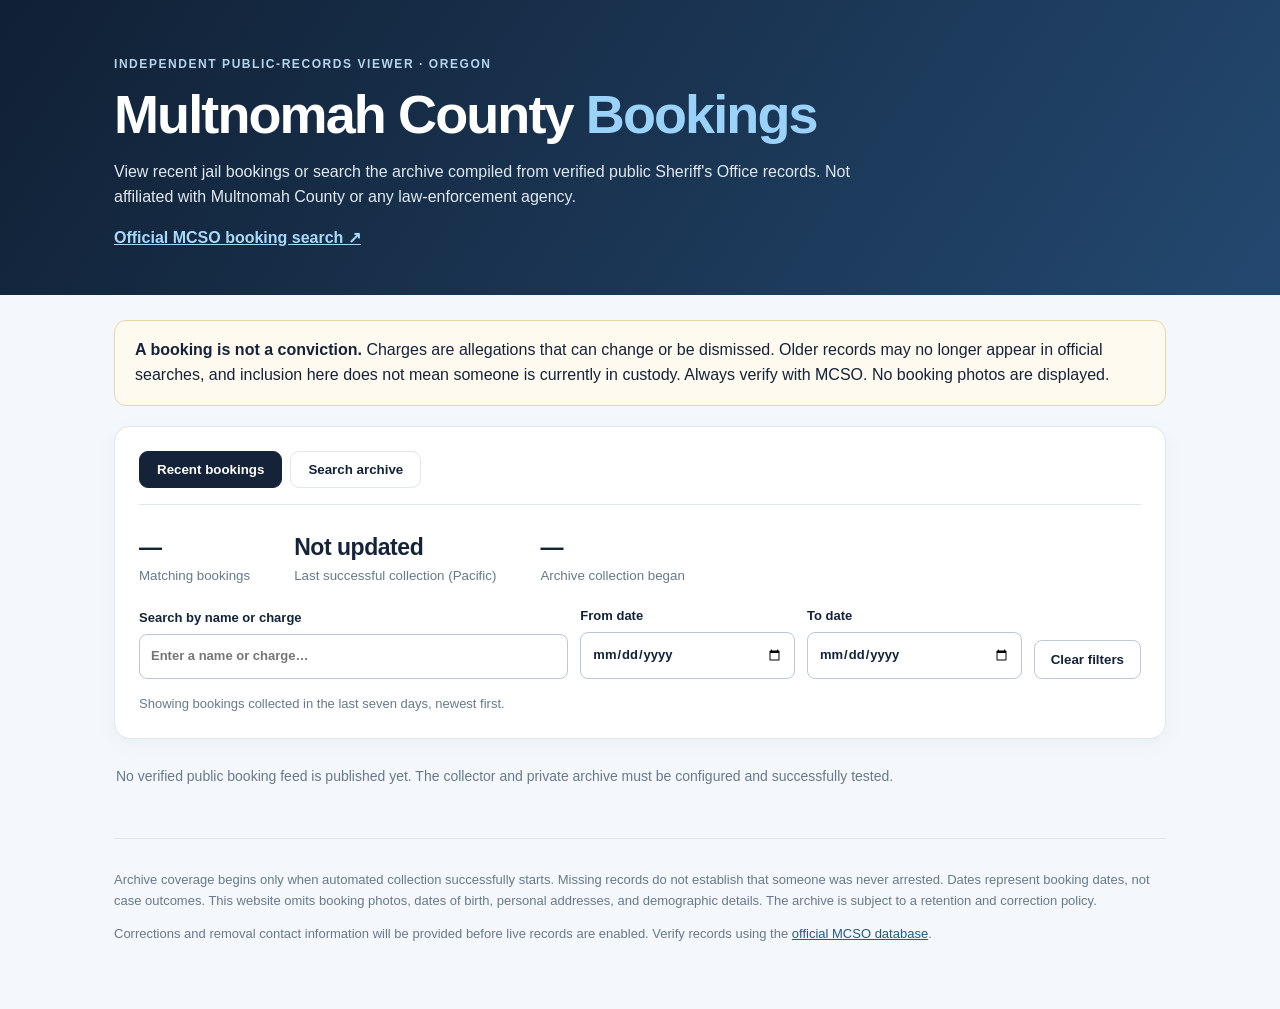
==== site/index.html @ 54cc7d9b "Initial commit" ====
<!DOCTYPE html>
<html lang="en">
<head>
  <meta charset="utf-8">
  <meta name="viewport" content="width=device-width,initial-scale=1">
  <meta name="robots" content="noindex,nofollow,noarchive">
  <meta name="description" content="Unofficial Multnomah County booking-record search. Booking is not a conviction; verify records with the Sheriff's Office.">
  <title>Multnomah County Bookings — Recent &amp; Archive</title>
  <link rel="stylesheet" href="./style.css">
  <script src="./app.js" defer></script>
</head>
<body>
  <header class="masthead"><div class="shell">
    <div class="eyebrow">INDEPENDENT PUBLIC-RECORDS VIEWER · OREGON</div>
    <h1>Multnomah County <span>Bookings</span></h1>
    <p>View recent jail bookings or search the archive compiled from verified public Sheriff's Office records. Not affiliated with Multnomah County or any law-enforcement agency.</p>
    <div class="source"><a href="https://apps.mcso.us/PAID" target="_blank" rel="noopener noreferrer">Official MCSO booking search ↗</a></div>
  </div></header>
  <main class="shell">
    <section class="notice" aria-label="Important information"><strong>A booking is not a conviction.</strong> Charges are allegations that can change or be dismissed. Older records may no longer appear in official searches, and inclusion here does not mean someone is currently in custody. Always verify with MCSO. No booking photos are displayed.</section>

    <section class="toolbar" aria-label="Booking search">
      <div class="tabs" role="group" aria-label="Select record view">
        <button id="recent-tab" class="tab active" type="button" aria-pressed="true">Recent bookings</button>
        <button id="archive-tab" class="tab" type="button" aria-pressed="false">Search archive</button>
      </div>
      <div class="stats">
        <div class="stat"><span id="count">—</span><small id="count-label">Matching bookings</small></div>
        <div class="stat"><span id="updated">Not updated</span><small>Last successful collection (Pacific)</small></div>
        <div class="stat"><span id="coverage">—</span><small>Archive collection began</small></div>
      </div>
      <div class="inputs">
        <label class="search-field">Search by name or charge<input id="query" type="search" placeholder="Enter a name or charge…" autocomplete="off"></label>
        <label class="date-field">From date<input id="start-day" type="date"></label>
        <label class="date-field">To date<input id="end-day" type="date"></label>
        <button id="clear" type="button">Clear filters</button>
      </div>
      <p id="mode-hint" class="mode-hint">Showing bookings collected in the last seven days, newest first.</p>
    </section>
    <div id="status" class="status" role="status" aria-live="polite">Loading verified records…</div>
    <div id="results" class="results"></div>
    <nav id="pager" class="pager" aria-label="Result pages" hidden>
      <button type="button" id="prev">Previous</button>
      <span id="page-indicator">Page 1</span>
      <button type="button" id="next">Next</button>
    </nav>
    <footer>
      <p>Archive coverage begins only when automated collection successfully starts. Missing records do not establish that someone was never arrested. Dates represent booking dates, not case outcomes. This website omits booking photos, dates of birth, personal addresses, and demographic details. The archive is subject to a retention and correction policy.</p>
      <p>Corrections and removal contact information will be provided before live records are enabled. Verify records using the <a href="https://apps.mcso.us/PAID" target="_blank" rel="noopener noreferrer">official MCSO database</a>.</p>
    </footer>
  </main>
</body>
</html>
---- site/style.css ----
:root{color-scheme:light;--dark:#142337;--blue:#2d6596;--muted:#68798b;--line:#dfe7ef;--bg:#f4f7fb}*{box-sizing:border-box}body{margin:0;font:16px/1.55 -apple-system,BlinkMacSystemFont,"Segoe UI",Arial,sans-serif;background:var(--bg);color:var(--dark)}.shell{max-width:1100px;margin:auto;padding:0 24px}.masthead{background:linear-gradient(125deg,#102034,#23486f);color:#fff;padding:55px 0 45px}.eyebrow{font-size:12px;letter-spacing:.13em;font-weight:700;color:#b6d4ee}.masthead h1{font-size:clamp(33px,5vw,54px);margin:10px 0;line-height:1.12;letter-spacing:-.035em}.masthead h1 span{color:#9bd2fa}.masthead p{max-width:750px;color:#e0e9f1}.source a{color:#a9d9fa;font-weight:650}.notice{padding:17px 20px;border:1px solid #e6d6ad;background:#fffaf0;border-radius:12px;margin-top:25px}.toolbar{background:#fff;margin:20px 0 16px;padding:24px;border:1px solid var(--line);border-radius:16px;box-shadow:0 6px 25px #17304f0a}.tabs{display:flex;gap:8px;margin-bottom:25px;border-bottom:1px solid var(--line);padding-bottom:16px}.tab{border:1px solid var(--line);background:#fff;color:var(--dark);border-radius:9px;padding:10px 17px;font-weight:700;cursor:pointer}.tab.active{background:var(--dark);border-color:var(--dark);color:#fff}.stats{display:flex;gap:44px;flex-wrap:wrap;margin-bottom:20px}.stat{display:flex;flex-direction:column}.stat span{font-size:23px;font-weight:750;letter-spacing:-.02em}.stat small{color:var(--muted)}.inputs{display:grid;grid-template-columns:minmax(210px,2fr) minmax(125px,1fr) minmax(125px,1fr) auto;align-items:end;gap:12px}.inputs label{font-size:13px;font-weight:650}.inputs input{display:block;width:100%;padding:11px;border:1px solid #b9c8d7;border-radius:8px;margin-top:6px;font:inherit;color:var(--dark)}button{border:1px solid #bdcad9;background:#fff;border-radius:8px;padding:11px 16px;font-weight:650;cursor:pointer;color:var(--dark)}button:hover{background:#eef4f9}button:disabled{opacity:.5;cursor:default}.mode-hint{font-size:13px;color:var(--muted);margin:15px 0 0}.status{font-size:14px;color:var(--muted);padding:11px 2px}.status.warning{color:#965a26}.results{display:grid;gap:11px}.booking{background:#fff;border:1px solid var(--line);border-radius:13px;padding:20px;display:grid;grid-template-columns:1fr auto;gap:12px}.name{font-size:19px;font-weight:750;margin:0}.meta{display:flex;gap:15px;flex-wrap:wrap;color:var(--muted);font-size:13px;margin:5px 0 12px}.charges{display:flex;gap:7px;flex-wrap:wrap}.charge{font-size:13px;background:#edf3f8;border:1px solid #dce7f0;padding:4px 9px;border-radius:6px}.booking a{color:#245984;text-decoration:none;font-weight:650;white-space:nowrap;align-self:center}.booking a:hover{text-decoration:underline}.pager{margin:20px 0;display:flex;gap:15px;align-items:center;justify-content:center}.pager[hidden]{display:none}footer{color:var(--muted);font-size:13px;margin:40px 0 65px;border-top:1px solid var(--line);padding-top:18px}footer a{color:#245984}@media(max-width:800px){.inputs{grid-template-columns:1fr 1fr}.search-field{grid-column:1/-1}.stats{gap:18px 30px}.booking{grid-template-columns:1fr}.booking a{justify-self:start}}@media(max-width:520px){.inputs{grid-template-columns:1fr}.search-field{grid-column:auto}.tabs .tab{flex:1;padding:10px}.masthead{padding:40px 0}.toolbar{padding:17px}.stat span{font-size:20px}}
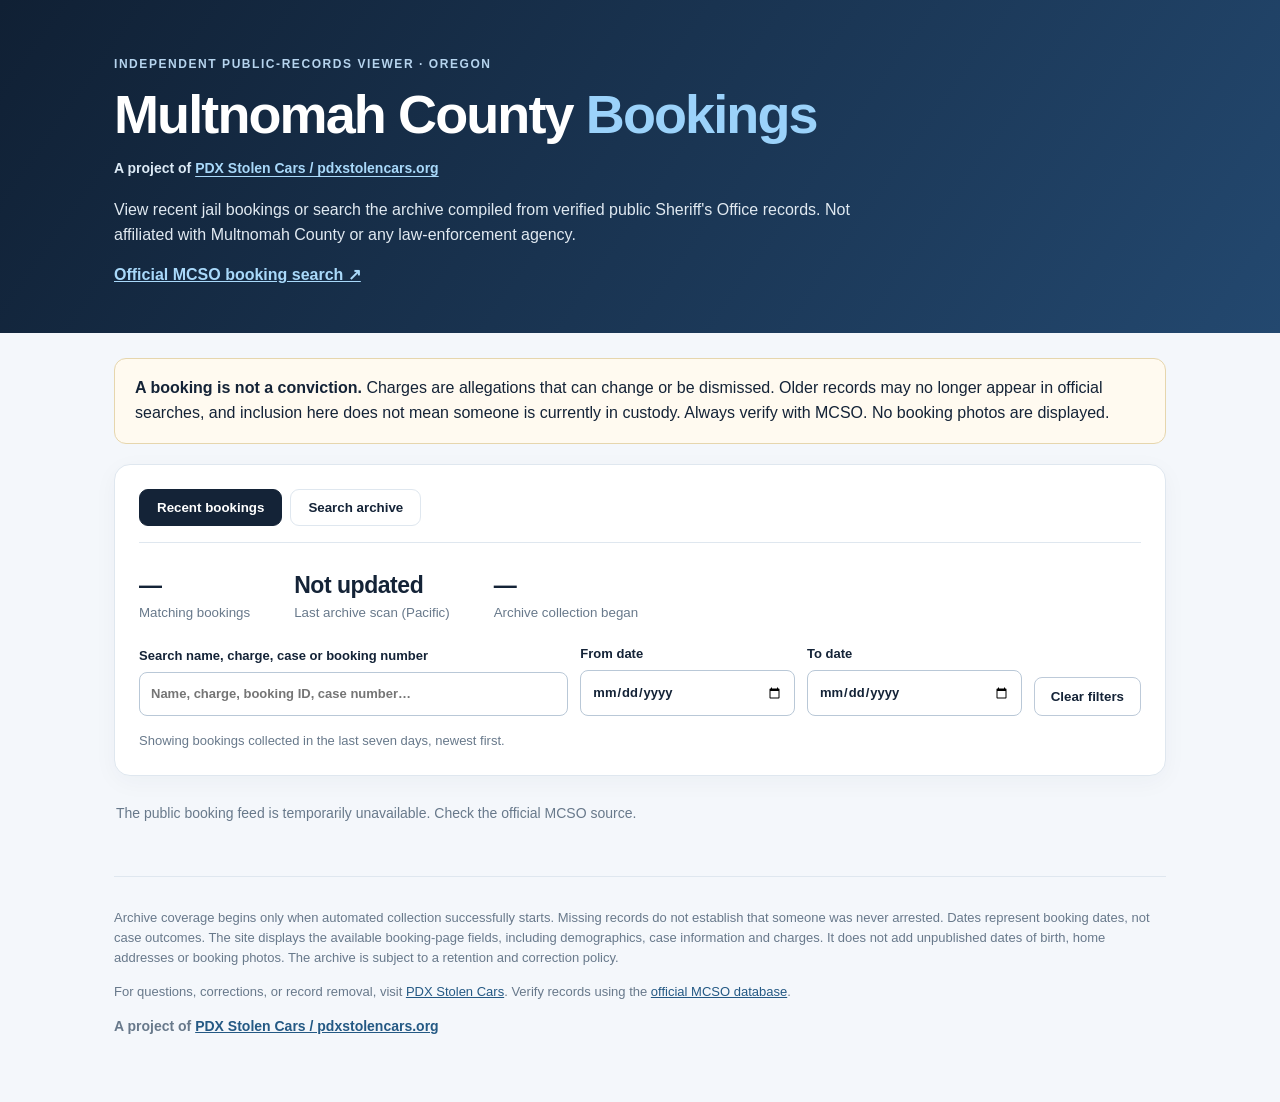
==== commit 8a9a6064: "Add files via upload" ====
--- a/site/index.html
+++ b/site/index.html
@@ -5,7 +5,7 @@
   <meta name="viewport" content="width=device-width,initial-scale=1">
   <meta name="robots" content="noindex,nofollow,noarchive">
   <meta name="description" content="Unofficial Multnomah County booking-record search. Booking is not a conviction; verify records with the Sheriff's Office.">
-  <title>Multnomah County Bookings — Recent &amp; Archive</title>
+  <title>Multnomah County Bookings | A Project of PDX Stolen Cars</title>
   <link rel="stylesheet" href="./style.css">
   <script src="./app.js" defer></script>
 </head>
@@ -13,6 +13,7 @@
   <header class="masthead"><div class="shell">
     <div class="eyebrow">INDEPENDENT PUBLIC-RECORDS VIEWER · OREGON</div>
     <h1>Multnomah County <span>Bookings</span></h1>
+    <div class="project-credit">A project of <a href="https://pdxstolencars.org/" target="_blank" rel="noopener noreferrer">PDX Stolen Cars / pdxstolencars.org</a></div>
     <p>View recent jail bookings or search the archive compiled from verified public Sheriff's Office records. Not affiliated with Multnomah County or any law-enforcement agency.</p>
     <div class="source"><a href="https://apps.mcso.us/PAID" target="_blank" rel="noopener noreferrer">Official MCSO booking search ↗</a></div>
   </div></header>
@@ -26,11 +27,11 @@
       </div>
       <div class="stats">
         <div class="stat"><span id="count">—</span><small id="count-label">Matching bookings</small></div>
-        <div class="stat"><span id="updated">Not updated</span><small>Last successful collection (Pacific)</small></div>
+        <div class="stat"><span id="updated">Not updated</span><small>Last archive scan (Pacific)</small></div>
         <div class="stat"><span id="coverage">—</span><small>Archive collection began</small></div>
       </div>
       <div class="inputs">
-        <label class="search-field">Search by name or charge<input id="query" type="search" placeholder="Enter a name or charge…" autocomplete="off"></label>
+        <label class="search-field">Search name, charge, case or booking number<input id="query" type="search" placeholder="Name, charge, booking ID, case number…" autocomplete="off"></label>
         <label class="date-field">From date<input id="start-day" type="date"></label>
         <label class="date-field">To date<input id="end-day" type="date"></label>
         <button id="clear" type="button">Clear filters</button>
@@ -45,8 +46,9 @@
       <button type="button" id="next">Next</button>
     </nav>
     <footer>
-      <p>Archive coverage begins only when automated collection successfully starts. Missing records do not establish that someone was never arrested. Dates represent booking dates, not case outcomes. This website omits booking photos, dates of birth, personal addresses, and demographic details. The archive is subject to a retention and correction policy.</p>
-      <p>Corrections and removal contact information will be provided before live records are enabled. Verify records using the <a href="https://apps.mcso.us/PAID" target="_blank" rel="noopener noreferrer">official MCSO database</a>.</p>
+      <p>Archive coverage begins only when automated collection successfully starts. Missing records do not establish that someone was never arrested. Dates represent booking dates, not case outcomes. The site displays the available booking-page fields, including demographics, case information and charges. It does not add unpublished dates of birth, home addresses or booking photos. The archive is subject to a retention and correction policy.</p>
+      <p>For questions, corrections, or record removal, visit <a href="https://pdxstolencars.org/" target="_blank" rel="noopener noreferrer">PDX Stolen Cars</a>. Verify records using the <a href="https://apps.mcso.us/PAID" target="_blank" rel="noopener noreferrer">official MCSO database</a>.</p>
+      <p class="project-footer">A project of <a href="https://pdxstolencars.org/" target="_blank" rel="noopener noreferrer">PDX Stolen Cars / pdxstolencars.org</a></p>
     </footer>
   </main>
 </body>
--- a/site/style.css
+++ b/site/style.css
@@ -1 +1,25 @@
 :root{color-scheme:light;--dark:#142337;--blue:#2d6596;--muted:#68798b;--line:#dfe7ef;--bg:#f4f7fb}*{box-sizing:border-box}body{margin:0;font:16px/1.55 -apple-system,BlinkMacSystemFont,"Segoe UI",Arial,sans-serif;background:var(--bg);color:var(--dark)}.shell{max-width:1100px;margin:auto;padding:0 24px}.masthead{background:linear-gradient(125deg,#102034,#23486f);color:#fff;padding:55px 0 45px}.eyebrow{font-size:12px;letter-spacing:.13em;font-weight:700;color:#b6d4ee}.masthead h1{font-size:clamp(33px,5vw,54px);margin:10px 0;line-height:1.12;letter-spacing:-.035em}.masthead h1 span{color:#9bd2fa}.masthead p{max-width:750px;color:#e0e9f1}.source a{color:#a9d9fa;font-weight:650}.notice{padding:17px 20px;border:1px solid #e6d6ad;background:#fffaf0;border-radius:12px;margin-top:25px}.toolbar{background:#fff;margin:20px 0 16px;padding:24px;border:1px solid var(--line);border-radius:16px;box-shadow:0 6px 25px #17304f0a}.tabs{display:flex;gap:8px;margin-bottom:25px;border-bottom:1px solid var(--line);padding-bottom:16px}.tab{border:1px solid var(--line);background:#fff;color:var(--dark);border-radius:9px;padding:10px 17px;font-weight:700;cursor:pointer}.tab.active{background:var(--dark);border-color:var(--dark);color:#fff}.stats{display:flex;gap:44px;flex-wrap:wrap;margin-bottom:20px}.stat{display:flex;flex-direction:column}.stat span{font-size:23px;font-weight:750;letter-spacing:-.02em}.stat small{color:var(--muted)}.inputs{display:grid;grid-template-columns:minmax(210px,2fr) minmax(125px,1fr) minmax(125px,1fr) auto;align-items:end;gap:12px}.inputs label{font-size:13px;font-weight:650}.inputs input{display:block;width:100%;padding:11px;border:1px solid #b9c8d7;border-radius:8px;margin-top:6px;font:inherit;color:var(--dark)}button{border:1px solid #bdcad9;background:#fff;border-radius:8px;padding:11px 16px;font-weight:650;cursor:pointer;color:var(--dark)}button:hover{background:#eef4f9}button:disabled{opacity:.5;cursor:default}.mode-hint{font-size:13px;color:var(--muted);margin:15px 0 0}.status{font-size:14px;color:var(--muted);padding:11px 2px}.status.warning{color:#965a26}.results{display:grid;gap:11px}.booking{background:#fff;border:1px solid var(--line);border-radius:13px;padding:20px;display:grid;grid-template-columns:1fr auto;gap:12px}.name{font-size:19px;font-weight:750;margin:0}.meta{display:flex;gap:15px;flex-wrap:wrap;color:var(--muted);font-size:13px;margin:5px 0 12px}.charges{display:flex;gap:7px;flex-wrap:wrap}.charge{font-size:13px;background:#edf3f8;border:1px solid #dce7f0;padding:4px 9px;border-radius:6px}.booking a{color:#245984;text-decoration:none;font-weight:650;white-space:nowrap;align-self:center}.booking a:hover{text-decoration:underline}.pager{margin:20px 0;display:flex;gap:15px;align-items:center;justify-content:center}.pager[hidden]{display:none}footer{color:var(--muted);font-size:13px;margin:40px 0 65px;border-top:1px solid var(--line);padding-top:18px}footer a{color:#245984}@media(max-width:800px){.inputs{grid-template-columns:1fr 1fr}.search-field{grid-column:1/-1}.stats{gap:18px 30px}.booking{grid-template-columns:1fr}.booking a{justify-self:start}}@media(max-width:520px){.inputs{grid-template-columns:1fr}.search-field{grid-column:auto}.tabs .tab{flex:1;padding:10px}.masthead{padding:40px 0}.toolbar{padding:17px}.stat span{font-size:20px}}
+/* Project attribution and expanded public booking details */
+.project-credit{margin:14px 0 18px;color:#dceaf6;font-size:14px;font-weight:650}
+.project-credit a{color:#a9d9fa;text-decoration:underline;text-underline-offset:3px}
+.full-booking{display:block;padding:22px}
+.booking-main{min-width:0}
+.booking-details{margin-top:16px;border-top:1px solid var(--line);padding-top:12px}
+.booking-details summary{color:#225a8e;font-weight:750;cursor:pointer;display:list-item;list-style-position:inside;padding:7px 0}
+.booking-details summary:hover{color:#132f4d}
+.detail-grid{display:grid;grid-template-columns:repeat(2,minmax(0,1fr));gap:9px 20px;margin:15px 0 20px}
+.detail-pair{display:flex;flex-direction:column;border-bottom:1px solid var(--line);padding:5px 0 9px;min-width:0}
+.detail-label{font-size:12px;font-weight:750;color:var(--muted)}
+.detail-value{font-size:14px;overflow-wrap:anywhere}
+.case-heading{font-size:17px;margin:18px 0 12px}
+.case-group{border:1px solid var(--line);border-radius:9px;padding:13px 15px;margin:11px 0}
+.case-meta{display:flex;gap:6px 16px;flex-wrap:wrap;font-size:13px;font-weight:700}
+.charge-list{margin:10px 0 0 0;padding-left:20px}
+.charge-row{margin:9px 0;padding-left:3px;font-size:14px}
+.charge-row strong{display:block}
+.charge-row span{display:inline-block;margin-right:17px;color:var(--muted)}
+.audit{display:flex;gap:8px 18px;flex-wrap:wrap;font-size:12px;color:var(--muted);margin-top:16px}
+.official-link{display:inline-block;margin-top:12px;color:#245984;font-weight:700}
+.muted{color:var(--muted)}
+.project-footer{font-size:14px;font-weight:750}
+@media(max-width:650px){.detail-grid{grid-template-columns:1fr}.case-meta{display:block}.case-meta span{display:block}}
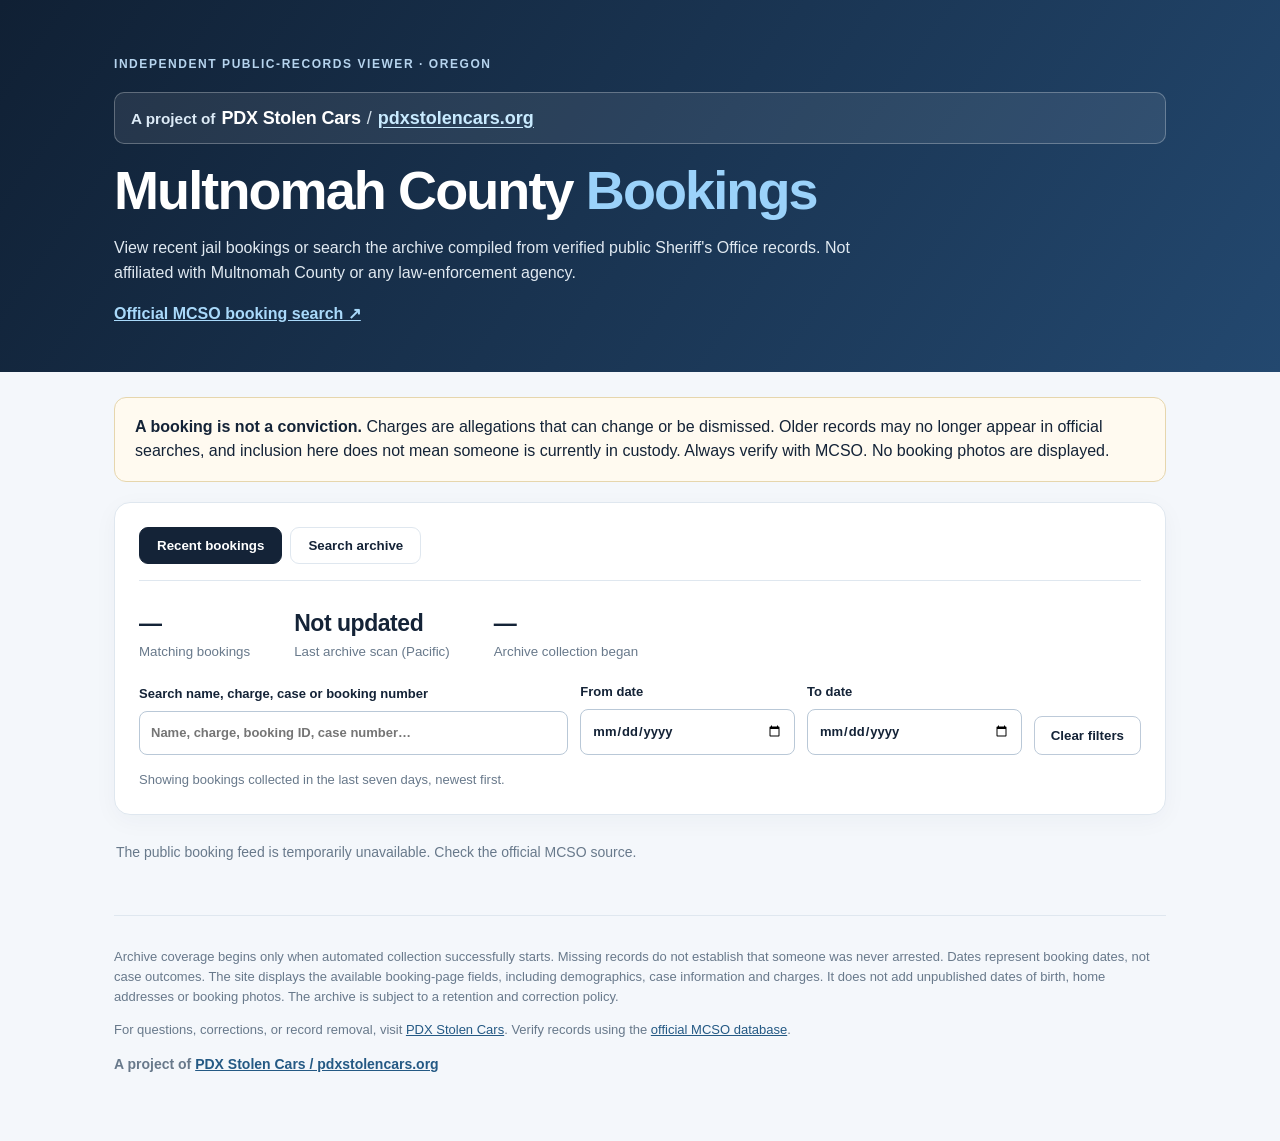
==== commit fc8cacb2: "Add files via upload" ====
--- a/site/index.html
+++ b/site/index.html
@@ -6,14 +6,14 @@
   <meta name="robots" content="noindex,nofollow,noarchive">
   <meta name="description" content="Unofficial Multnomah County booking-record search. Booking is not a conviction; verify records with the Sheriff's Office.">
   <title>Multnomah County Bookings | A Project of PDX Stolen Cars</title>
-  <link rel="stylesheet" href="./style.css">
-  <script src="./app.js" defer></script>
+  <link rel="stylesheet" href="./style.css?v=20261123-2">
+  <script src="./app.js?v=20261123-2" defer></script>
 </head>
 <body>
   <header class="masthead"><div class="shell">
     <div class="eyebrow">INDEPENDENT PUBLIC-RECORDS VIEWER · OREGON</div>
+    <div class="project-banner"><span class="project-banner-mark">A project of</span> <strong>PDX Stolen Cars</strong><span class="project-banner-separator"> / </span><a href="https://pdxstolencars.org/" target="_blank" rel="noopener noreferrer">pdxstolencars.org</a></div>
     <h1>Multnomah County <span>Bookings</span></h1>
-    <div class="project-credit">A project of <a href="https://pdxstolencars.org/" target="_blank" rel="noopener noreferrer">PDX Stolen Cars / pdxstolencars.org</a></div>
     <p>View recent jail bookings or search the archive compiled from verified public Sheriff's Office records. Not affiliated with Multnomah County or any law-enforcement agency.</p>
     <div class="source"><a href="https://apps.mcso.us/PAID" target="_blank" rel="noopener noreferrer">Official MCSO booking search ↗</a></div>
   </div></header>
--- a/site/style.css
+++ b/site/style.css
@@ -23,3 +23,16 @@
 .muted{color:var(--muted)}
 .project-footer{font-size:14px;font-weight:750}
 @media(max-width:650px){.detail-grid{grid-template-columns:1fr}.case-meta{display:block}.case-meta span{display:block}}
+
+/* Public attribution is prominent, and source-listed demographics are never hidden. */
+.project-banner{display:flex;align-items:baseline;gap:6px;flex-wrap:wrap;margin:18px 0 16px;padding:12px 16px;background:#ffffff15;border:1px solid #ffffff45;border-radius:10px;color:#fff;font-size:clamp(14px,1.7vw,18px);line-height:1.45}
+.project-banner-mark{color:#dceaf6;font-size:.85em;font-weight:650}
+.project-banner strong{font-weight:800;letter-spacing:-.01em}
+.project-banner a{color:#c9ebff;text-decoration:underline;text-underline-offset:3px;font-weight:700}
+.project-banner-separator{color:#d0dde8}
+.demographic-overview{display:grid;grid-template-columns:repeat(5,minmax(0,1fr));gap:9px;margin:12px 0 16px}
+.demographic-item{margin:0;border:1px solid var(--line);background:#f6f9fc;border-radius:8px;padding:9px 11px;min-width:0}
+.demographic-label{font-size:11px;color:var(--muted);font-weight:750;line-height:1.3}
+.demographic-value{margin:5px 0 0;font-size:15px;color:var(--dark);font-weight:650;overflow-wrap:anywhere;line-height:1.4}
+@media(max-width:850px){.demographic-overview{grid-template-columns:repeat(3,minmax(0,1fr))}}
+@media(max-width:530px){.demographic-overview{grid-template-columns:repeat(2,minmax(0,1fr))}.project-banner{gap:4px 7px}}
